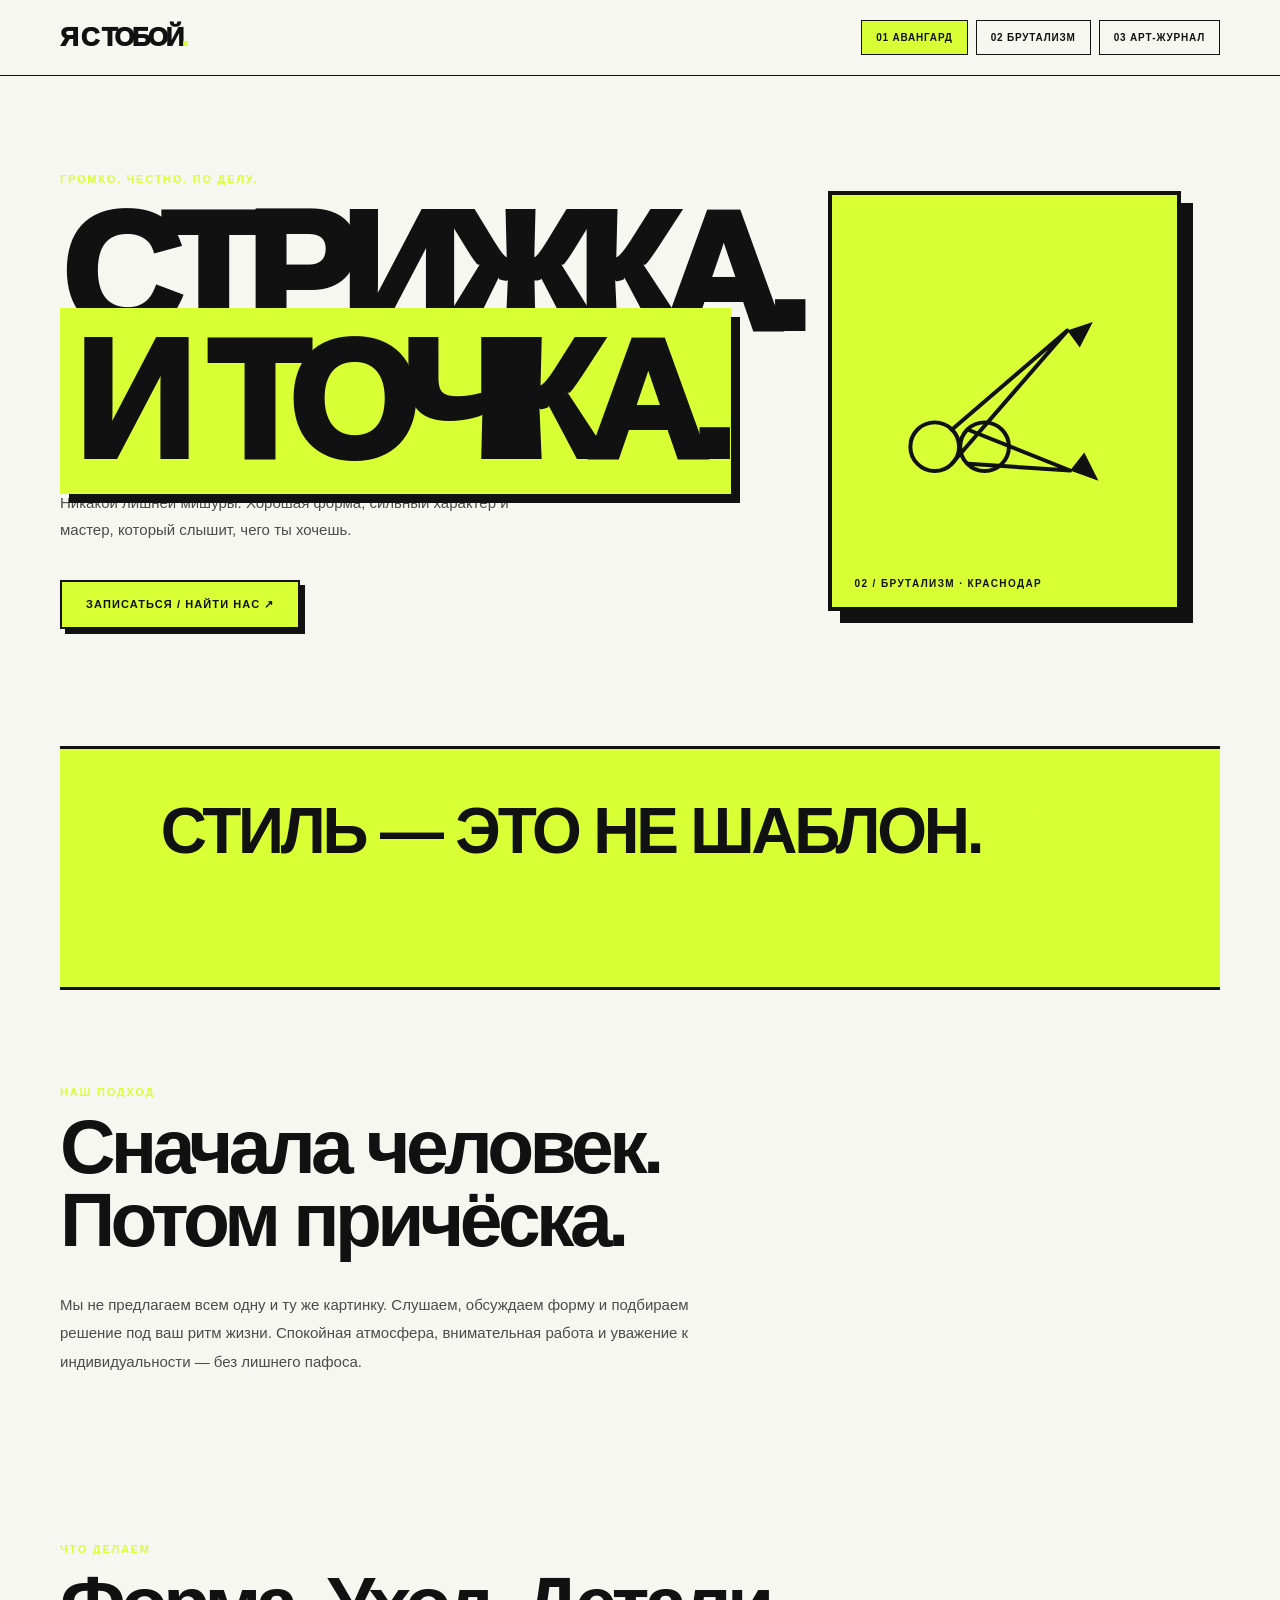
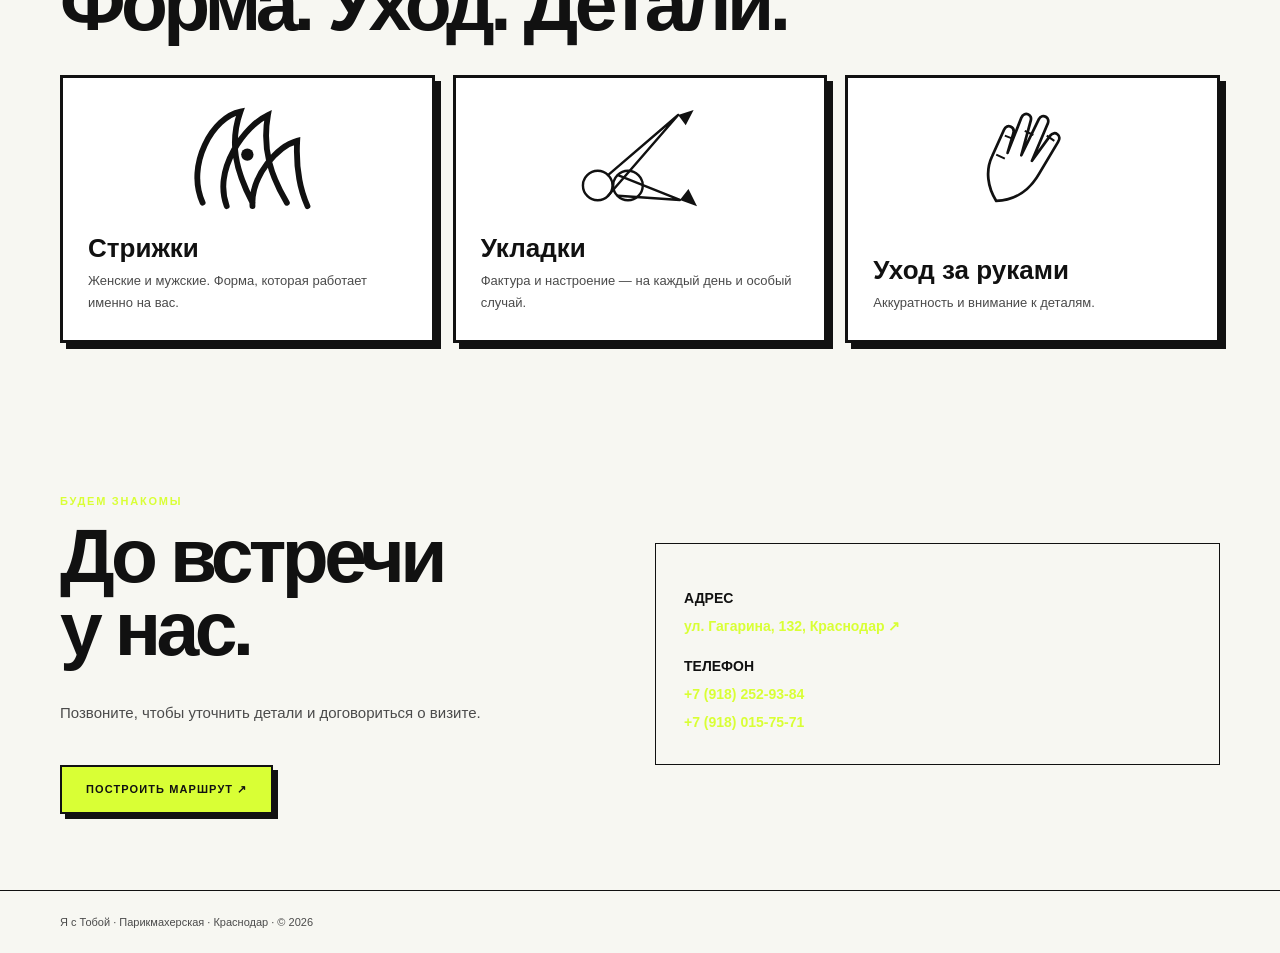
==== brutal.html @ a4a966f4 "Add neo-brutalist salon design" ====
<!doctype html><html lang="ru"><head><meta charset="utf-8"><meta name="viewport" content="width=device-width,initial-scale=1"><meta name="description" content="Я с Тобой — парикмахерская в Краснодаре. Стрижки, укладки и уход."><title>Я с Тобой — парикмахерская в Краснодаре</title><style>

:root{--bg:#f7f7f2;--ink:#111;--muted:#4b4b4b;--accent:#d9ff35;--panel:#fff;--line:#111}
body{font-family:Arial,sans-serif;background:var(--bg);color:var(--ink)}.logo{font-weight:1000;letter-spacing:-.1em;text-transform:uppercase}.hero h1{font-size:clamp(4.8rem,13vw,11rem);line-height:.77;letter-spacing:-.1em;font-weight:1000;text-transform:uppercase}.hero h1 i{font-style:normal;background:var(--accent);box-shadow:9px 9px 0 #111;padding:0 .08em}.tabs a{border:2px solid #111}.tabs a.active{background:var(--accent);color:#111}.art{border:4px solid #111;background:var(--accent);box-shadow:12px 12px 0 #111}.art svg{color:#111}.cta{background:var(--accent);color:#111;border:2px solid #111;box-shadow:5px 5px 0 #111}.service{border:3px solid #111;box-shadow:6px 6px 0 #111}.service svg{color:#111}.band{background:var(--accent);color:#111;border-block:3px solid #111}

*{box-sizing:border-box}html{scroll-behavior:smooth}body{margin:0;--max:1160px}a{color:inherit;text-decoration:none}.wrap{width:min(var(--max),calc(100% - 44px));margin:auto}
header{padding:20px 0;border-bottom:1px solid var(--line)}.head{display:flex;justify-content:space-between;align-items:center;gap:20px}.logo{font-size:26px}.tabs{display:flex;gap:8px;flex-wrap:wrap}.tabs a{font:800 10px Arial,sans-serif;letter-spacing:.08em;padding:11px 14px;border:1px solid var(--line)}.hero{min-height:650px;display:grid;grid-template-columns:1.1fr .9fr;align-items:center;gap:35px;padding:70px 0}.tag{font:800 11px Arial,sans-serif;letter-spacing:.16em;text-transform:uppercase;color:var(--accent)}.hero h1{margin:24px 0;position:relative;z-index:1}.hero p{font:15px/1.8 Arial,sans-serif;color:var(--muted);max-width:490px}.cta{display:inline-block;margin-top:22px;padding:16px 24px;font:900 11px Arial,sans-serif;letter-spacing:.1em;text-transform:uppercase}.art{height:420px;position:relative;display:grid;place-items:center;padding:40px}.art svg{width:90%;height:90%;position:relative;z-index:1}.art .label{position:absolute;bottom:18px;left:22px;font:900 10px Arial,sans-serif;letter-spacing:.14em}.section{padding:76px 0}.section h2{font-size:clamp(2.7rem,6vw,5rem);line-height:.95;letter-spacing:-.06em;margin:12px 0 35px}.intro{max-width:650px;font:15px/1.9 Arial,sans-serif;color:var(--muted)}.services{display:grid;grid-template-columns:repeat(3,1fr);gap:18px}.service{padding:25px;min-height:260px;display:flex;flex-direction:column;justify-content:space-between;background:var(--panel)}.service svg{width:100%;height:110px}.service h3{font-size:26px;margin:20px 0 6px}.service p{font:13px/1.7 Arial,sans-serif;color:var(--muted);margin:0}.band{padding:45px;margin:20px auto;text-align:center}.band strong{font-size:clamp(2rem,5vw,4.5rem);letter-spacing:-.05em}.contact{display:grid;grid-template-columns:1fr 1fr;gap:30px;align-items:center}.details{border:1px solid var(--line);padding:28px;font:14px/2 Arial,sans-serif}.details b{display:block;margin-top:12px}.details a{color:var(--accent);font-weight:800}footer{padding:25px 0;border-top:1px solid var(--line);font:11px Arial,sans-serif;color:var(--muted)}
@media(max-width:760px){.head{align-items:flex-start;flex-direction:column}.hero{grid-template-columns:1fr;padding:55px 0;min-height:0}.hero h1{font-size:clamp(4rem,16vw,7rem)}.art{height:300px}.services{grid-template-columns:1fr}.service{min-height:210px}.contact{grid-template-columns:1fr}.section{padding:55px 0}}
@media(prefers-reduced-motion:reduce){html{scroll-behavior:auto}}
</style></head><body><header><div class="wrap head"><a class="logo" href="./">Я с Тобой<span style="color:var(--accent)">.</span></a><nav class="tabs" aria-label="Варианты сайта"><a class="active" href="./">01 АВАНГАРД</a><a href="brutal.html">02 БРУТАЛИЗМ</a><a href="editorial.html">03 АРТ-ЖУРНАЛ</a></nav></div></header>
<main><section class="wrap hero"><div><div class="tag">ГРОМКО. ЧЕСТНО. ПО ДЕЛУ.</div><h1>СТРИЖКА.<br><i>И ТОЧКА.</i></h1><p>Никакой лишней мишуры. Хорошая форма, сильный характер и мастер, который слышит, чего ты хочешь.</p><a class="cta" href="#contacts">Записаться / найти нас ↗</a></div><div class="art"><svg viewBox="0 0 420 320" role="img" aria-label="Графическая иллюстрация ножниц"><g fill="none" stroke="currentColor" stroke-width="7" stroke-linecap="round" stroke-linejoin="round"><circle cx="86" cy="240" r="43"/><circle cx="174" cy="240" r="43"/><path d="M116 210 320 35M145 210 325 282M116 270 320 35M145 270 325 282"/></g><path d="M320 35 365 20 342 65M325 282 375 300 350 250" fill="currentColor"/></svg><div class="label">02 / БРУТАЛИЗМ · КРАСНОДАР</div></div></section>
<section class="band wrap"><strong>СТИЛЬ — ЭТО НЕ ШАБЛОН. <span style="color:var(--accent)">ЭТО ТЫ.</span></strong></section>
<section class="wrap section"><div class="tag">НАШ ПОДХОД</div><h2>Сначала человек.<br>Потом причёска.</h2><p class="intro">Мы не предлагаем всем одну и ту же картинку. Слушаем, обсуждаем форму и подбираем решение под ваш ритм жизни. Спокойная атмосфера, внимательная работа и уважение к индивидуальности — без лишнего пафоса.</p></section>
<section class="wrap section"><div class="tag">ЧТО ДЕЛАЕМ</div><h2>Форма. Уход. Детали.</h2><div class="services"><article class="service"><svg viewBox="0 0 420 320" role="img" aria-label="Графическая иллюстрация прядей волос"><path d="M80 290C30 180 110 40 190 25c-32 90-15 170 35 265M150 300C110 190 205 65 270 35c-18 100 10 180 55 255M225 300c-5-90 75-175 130-190-5 90 10 145 30 190" fill="none" stroke="currentColor" stroke-width="17" stroke-linecap="round"/><circle cx="210" cy="150" r="18" fill="currentColor"/></svg><div><h3>Стрижки</h3><p>Женские и мужские. Форма, которая работает именно на вас.</p></div></article><article class="service"><svg viewBox="0 0 420 320" role="img" aria-label="Графическая иллюстрация ножниц"><g fill="none" stroke="currentColor" stroke-width="7" stroke-linecap="round" stroke-linejoin="round"><circle cx="86" cy="240" r="43"/><circle cx="174" cy="240" r="43"/><path d="M116 210 320 35M145 210 325 282M116 270 320 35M145 270 325 282"/></g><path d="M320 35 365 20 342 65M325 282 375 300 350 250" fill="currentColor"/></svg><div><h3>Укладки</h3><p>Фактура и настроение — на каждый день и особый случай.</p></div></article><article class="service"><svg viewBox="0 0 420 320" role="img" aria-label="Графическая иллюстрация руки и ногтей"><path d="M105 285c-25-40-32-88-12-130l35-78c8-18 32-8 27 11l-17 57 40-102c8-20 34-11 27 10l-27 99 51-105c10-19 35-5 25 15l-45 106 53-73c13-17 35 0 23 18l-56 94c-23 39-57 75-124 78Z" fill="none" stroke="currentColor" stroke-width="8" stroke-linejoin="round"/><g fill="none" stroke="currentColor" stroke-width="6"><path d="m130 95 26 10M188 81l25 12M252 95l22 15M105 150l25 12"/></g></svg><div><h3>Уход за руками</h3><p>Аккуратность и внимание к деталям.</p></div></article></div></section>
<section class="wrap section contact" id="contacts"><div><div class="tag">БУДЕМ ЗНАКОМЫ</div><h2>До встречи<br>у нас.</h2><p class="intro">Позвоните, чтобы уточнить детали и договориться о визите.</p><a class="cta" href="https://www.google.com/maps/dir/?api=1&destination=ул.+Гагарина,+132,+Краснодар" target="_blank" rel="noopener">Построить маршрут ↗</a></div><div class="details"><b>АДРЕС</b><a href="https://www.google.com/maps/dir/?api=1&destination=ул.+Гагарина,+132,+Краснодар" target="_blank" rel="noopener">ул. Гагарина, 132, Краснодар ↗</a><b>ТЕЛЕФОН</b><a href="tel:+79182529384">+7 (918) 252-93-84</a><br><a href="tel:+79180157571">+7 (918) 015-75-71</a></div></section></main>
<footer><div class="wrap">Я с Тобой · Парикмахерская · Краснодар · © 2026</div></footer></body></html>
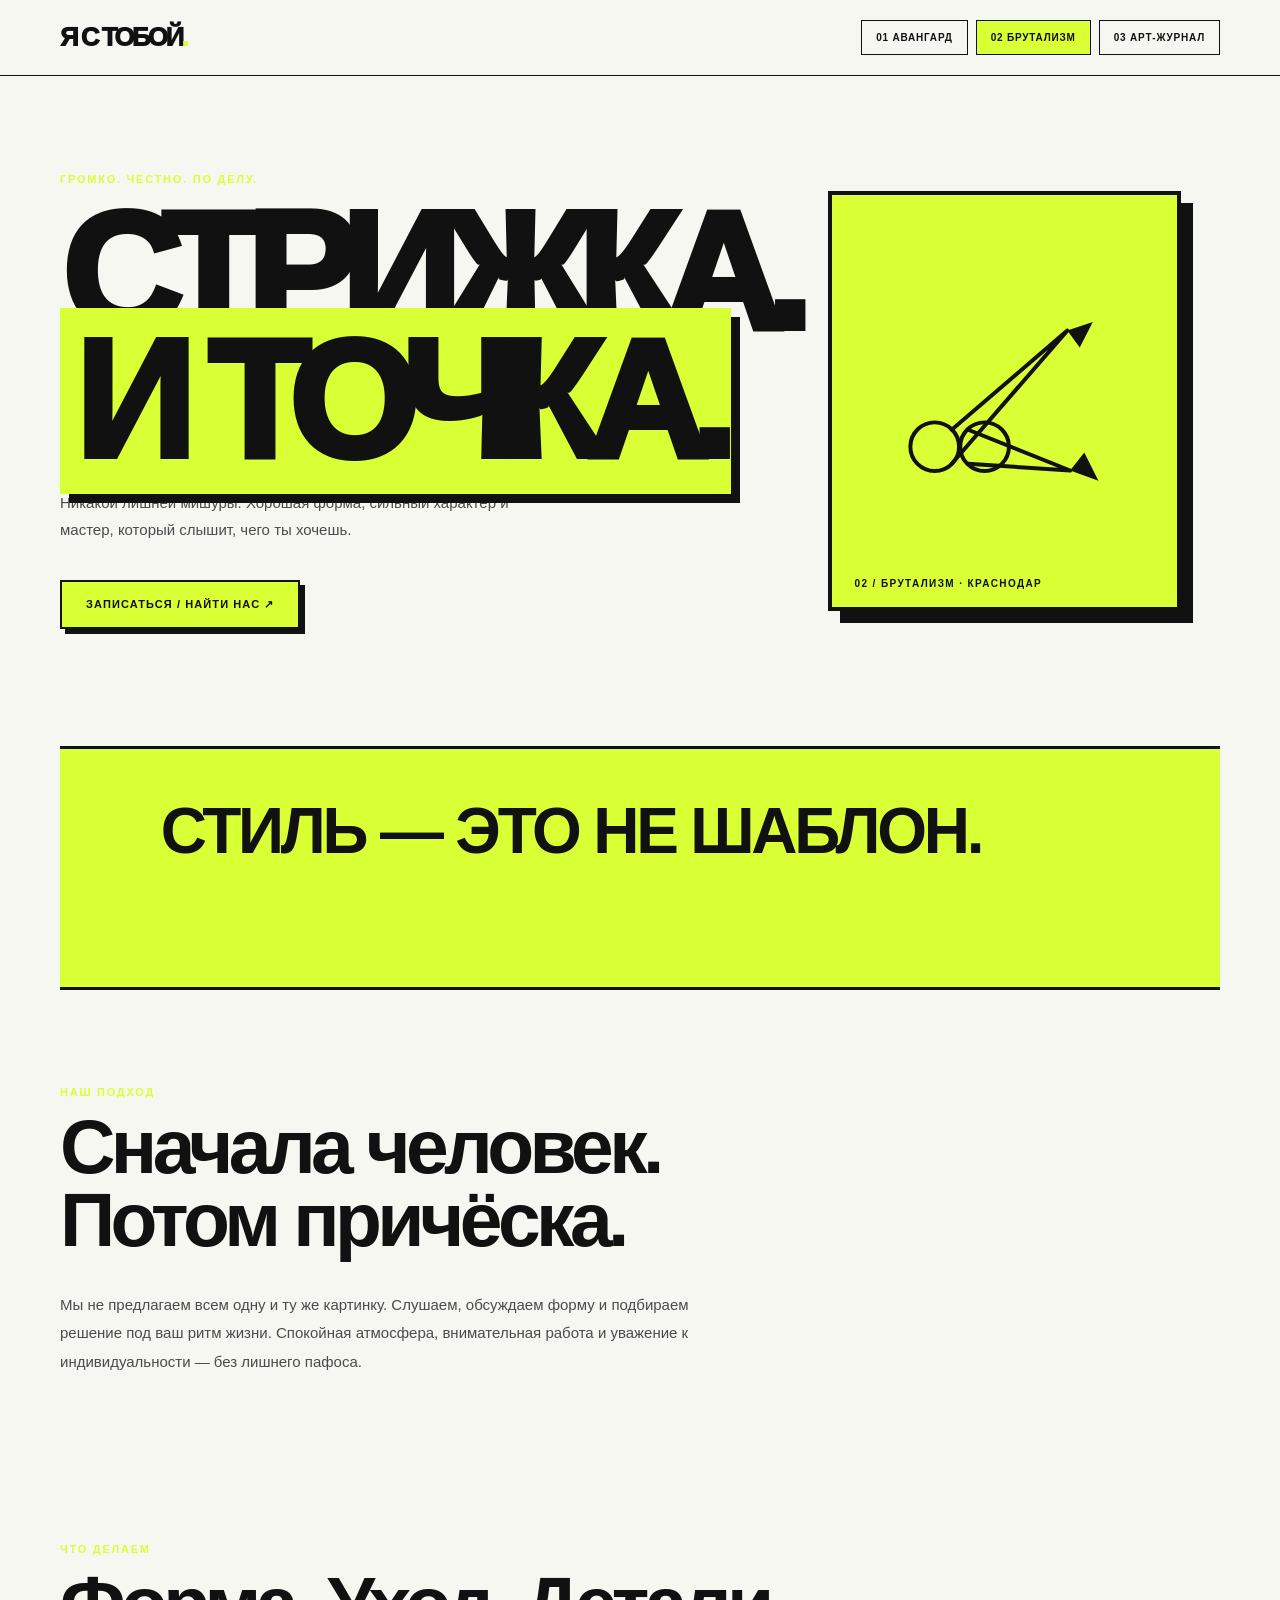
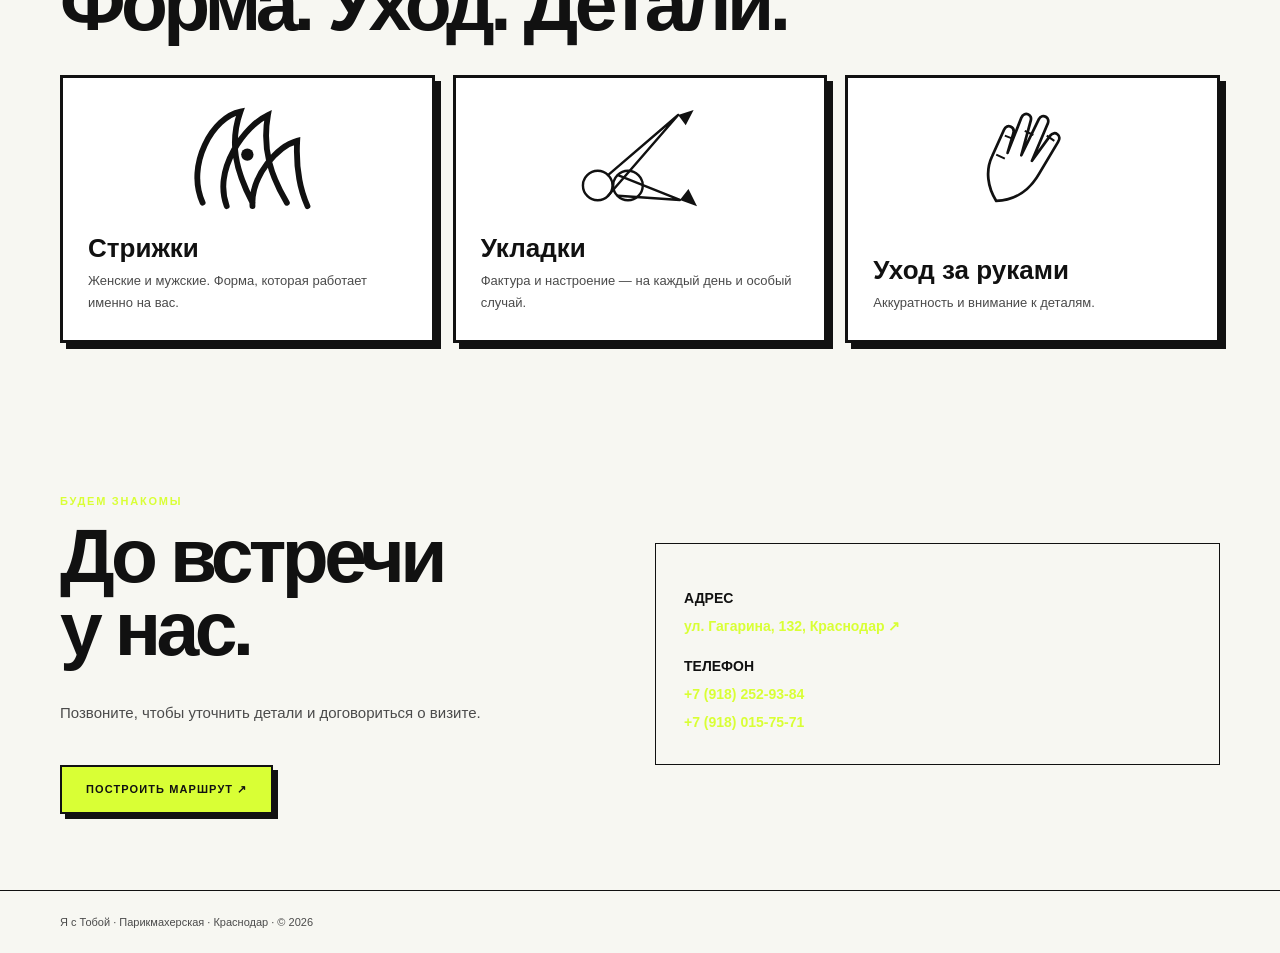
==== commit 2a8e6972: "Set active navigation for 02 БРУТАЛИЗМ" ====
--- a/brutal.html
+++ b/brutal.html
@@ -7,7 +7,7 @@
 header{padding:20px 0;border-bottom:1px solid var(--line)}.head{display:flex;justify-content:space-between;align-items:center;gap:20px}.logo{font-size:26px}.tabs{display:flex;gap:8px;flex-wrap:wrap}.tabs a{font:800 10px Arial,sans-serif;letter-spacing:.08em;padding:11px 14px;border:1px solid var(--line)}.hero{min-height:650px;display:grid;grid-template-columns:1.1fr .9fr;align-items:center;gap:35px;padding:70px 0}.tag{font:800 11px Arial,sans-serif;letter-spacing:.16em;text-transform:uppercase;color:var(--accent)}.hero h1{margin:24px 0;position:relative;z-index:1}.hero p{font:15px/1.8 Arial,sans-serif;color:var(--muted);max-width:490px}.cta{display:inline-block;margin-top:22px;padding:16px 24px;font:900 11px Arial,sans-serif;letter-spacing:.1em;text-transform:uppercase}.art{height:420px;position:relative;display:grid;place-items:center;padding:40px}.art svg{width:90%;height:90%;position:relative;z-index:1}.art .label{position:absolute;bottom:18px;left:22px;font:900 10px Arial,sans-serif;letter-spacing:.14em}.section{padding:76px 0}.section h2{font-size:clamp(2.7rem,6vw,5rem);line-height:.95;letter-spacing:-.06em;margin:12px 0 35px}.intro{max-width:650px;font:15px/1.9 Arial,sans-serif;color:var(--muted)}.services{display:grid;grid-template-columns:repeat(3,1fr);gap:18px}.service{padding:25px;min-height:260px;display:flex;flex-direction:column;justify-content:space-between;background:var(--panel)}.service svg{width:100%;height:110px}.service h3{font-size:26px;margin:20px 0 6px}.service p{font:13px/1.7 Arial,sans-serif;color:var(--muted);margin:0}.band{padding:45px;margin:20px auto;text-align:center}.band strong{font-size:clamp(2rem,5vw,4.5rem);letter-spacing:-.05em}.contact{display:grid;grid-template-columns:1fr 1fr;gap:30px;align-items:center}.details{border:1px solid var(--line);padding:28px;font:14px/2 Arial,sans-serif}.details b{display:block;margin-top:12px}.details a{color:var(--accent);font-weight:800}footer{padding:25px 0;border-top:1px solid var(--line);font:11px Arial,sans-serif;color:var(--muted)}
 @media(max-width:760px){.head{align-items:flex-start;flex-direction:column}.hero{grid-template-columns:1fr;padding:55px 0;min-height:0}.hero h1{font-size:clamp(4rem,16vw,7rem)}.art{height:300px}.services{grid-template-columns:1fr}.service{min-height:210px}.contact{grid-template-columns:1fr}.section{padding:55px 0}}
 @media(prefers-reduced-motion:reduce){html{scroll-behavior:auto}}
-</style></head><body><header><div class="wrap head"><a class="logo" href="./">Я с Тобой<span style="color:var(--accent)">.</span></a><nav class="tabs" aria-label="Варианты сайта"><a class="active" href="./">01 АВАНГАРД</a><a href="brutal.html">02 БРУТАЛИЗМ</a><a href="editorial.html">03 АРТ-ЖУРНАЛ</a></nav></div></header>
+</style></head><body><header><div class="wrap head"><a class="logo" href="./">Я с Тобой<span style="color:var(--accent)">.</span></a><nav class="tabs" aria-label="Варианты сайта"><a href="./">01 АВАНГАРД</a><a class="active" href="brutal.html">02 БРУТАЛИЗМ</a><a href="editorial.html">03 АРТ-ЖУРНАЛ</a></nav></div></header>
 <main><section class="wrap hero"><div><div class="tag">ГРОМКО. ЧЕСТНО. ПО ДЕЛУ.</div><h1>СТРИЖКА.<br><i>И ТОЧКА.</i></h1><p>Никакой лишней мишуры. Хорошая форма, сильный характер и мастер, который слышит, чего ты хочешь.</p><a class="cta" href="#contacts">Записаться / найти нас ↗</a></div><div class="art"><svg viewBox="0 0 420 320" role="img" aria-label="Графическая иллюстрация ножниц"><g fill="none" stroke="currentColor" stroke-width="7" stroke-linecap="round" stroke-linejoin="round"><circle cx="86" cy="240" r="43"/><circle cx="174" cy="240" r="43"/><path d="M116 210 320 35M145 210 325 282M116 270 320 35M145 270 325 282"/></g><path d="M320 35 365 20 342 65M325 282 375 300 350 250" fill="currentColor"/></svg><div class="label">02 / БРУТАЛИЗМ · КРАСНОДАР</div></div></section>
 <section class="band wrap"><strong>СТИЛЬ — ЭТО НЕ ШАБЛОН. <span style="color:var(--accent)">ЭТО ТЫ.</span></strong></section>
 <section class="wrap section"><div class="tag">НАШ ПОДХОД</div><h2>Сначала человек.<br>Потом причёска.</h2><p class="intro">Мы не предлагаем всем одну и ту же картинку. Слушаем, обсуждаем форму и подбираем решение под ваш ритм жизни. Спокойная атмосфера, внимательная работа и уважение к индивидуальности — без лишнего пафоса.</p></section>
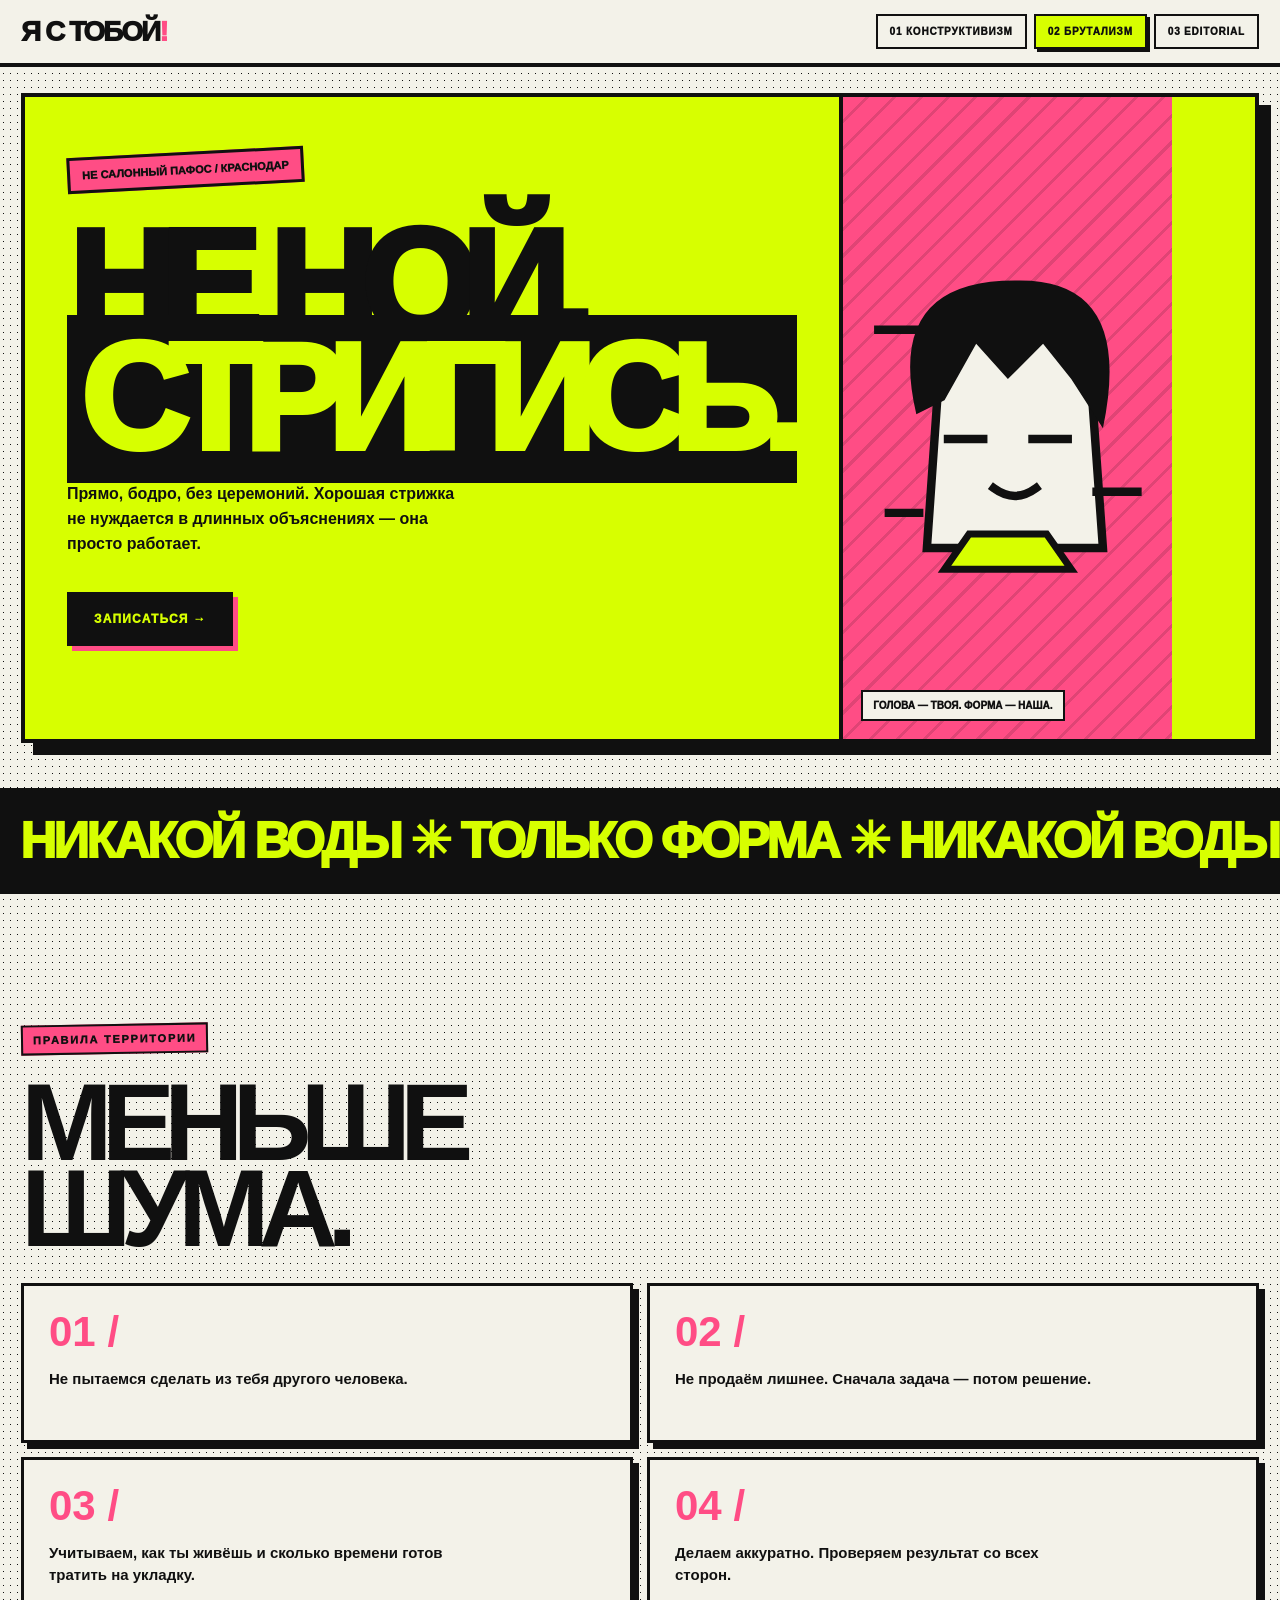
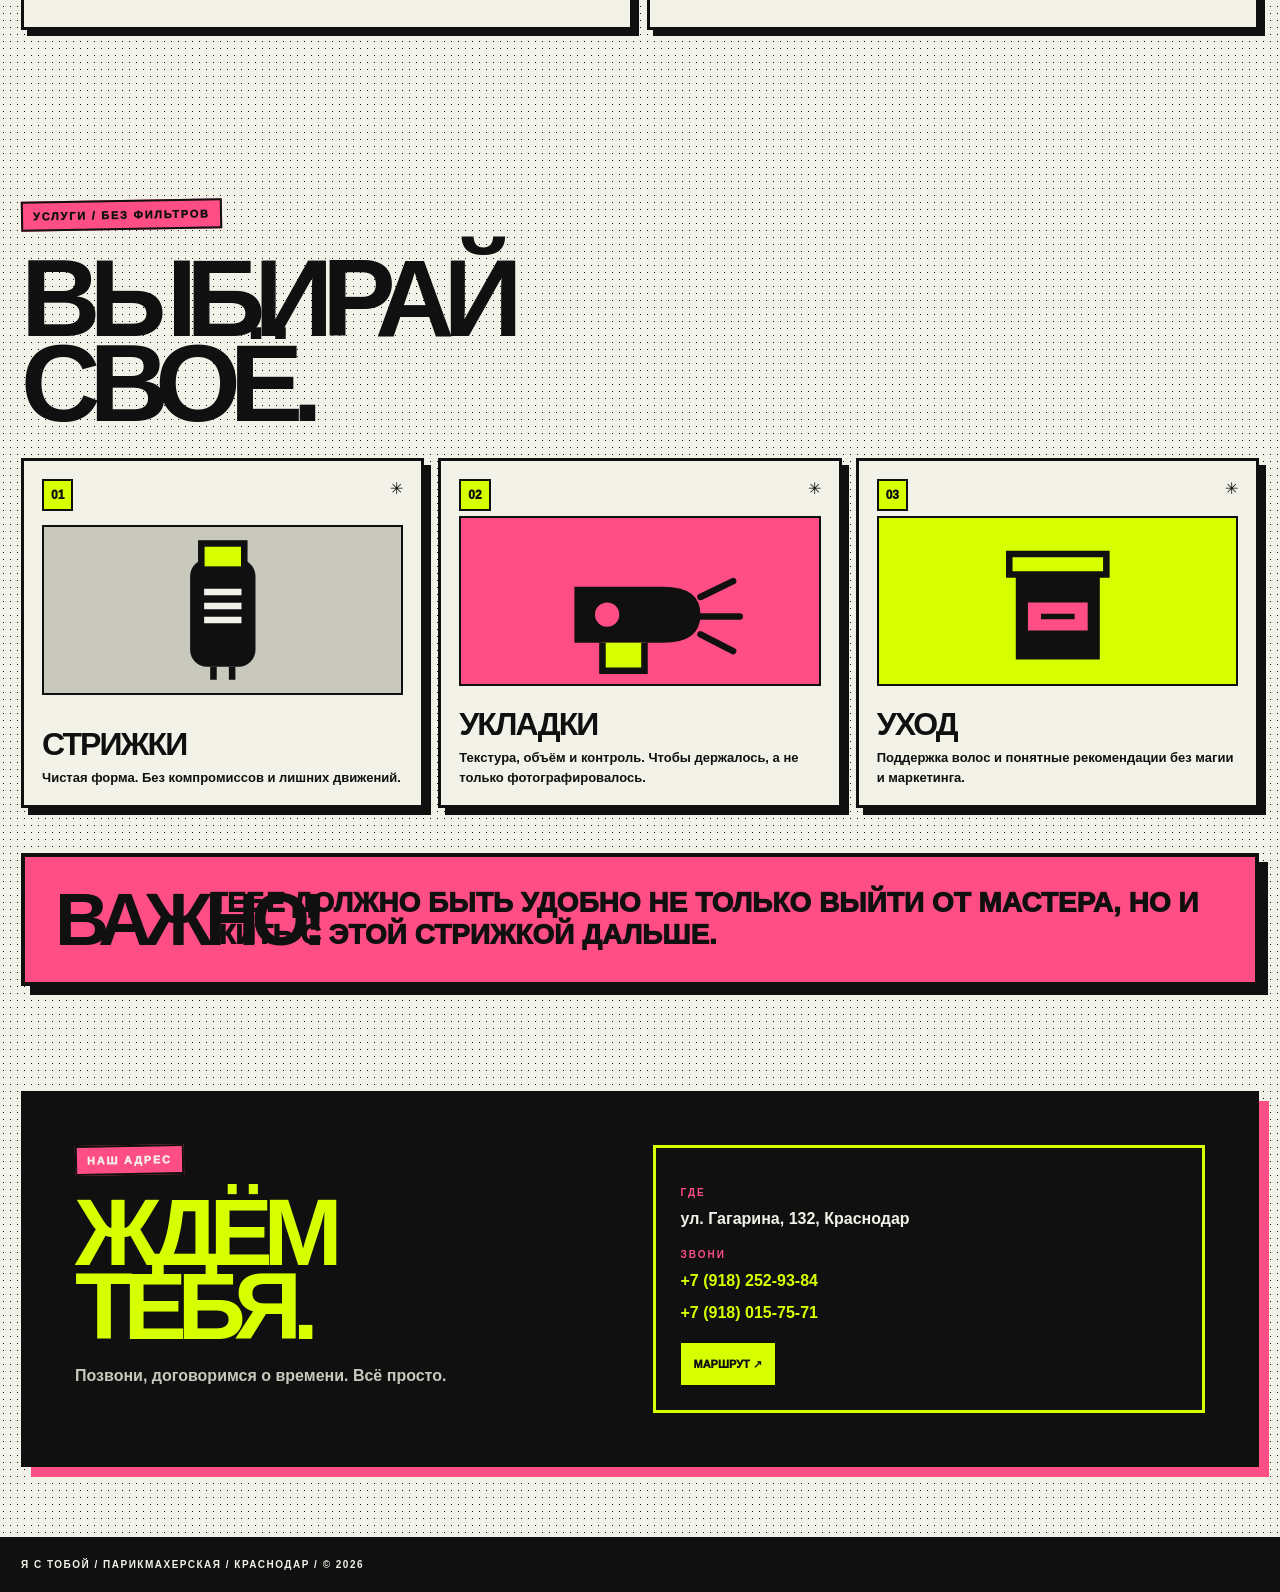
==== commit 90e4ce43: "Rebuild brutalist concept with bold grid and graphic motifs" ====
--- a/brutal.html
+++ b/brutal.html
@@ -1,16 +1,16 @@
-<!doctype html><html lang="ru"><head><meta charset="utf-8"><meta name="viewport" content="width=device-width,initial-scale=1"><meta name="description" content="Я с Тобой — парикмахерская в Краснодаре. Стрижки, укладки и уход."><title>Я с Тобой — парикмахерская в Краснодаре</title><style>
-
-:root{--bg:#f7f7f2;--ink:#111;--muted:#4b4b4b;--accent:#d9ff35;--panel:#fff;--line:#111}
-body{font-family:Arial,sans-serif;background:var(--bg);color:var(--ink)}.logo{font-weight:1000;letter-spacing:-.1em;text-transform:uppercase}.hero h1{font-size:clamp(4.8rem,13vw,11rem);line-height:.77;letter-spacing:-.1em;font-weight:1000;text-transform:uppercase}.hero h1 i{font-style:normal;background:var(--accent);box-shadow:9px 9px 0 #111;padding:0 .08em}.tabs a{border:2px solid #111}.tabs a.active{background:var(--accent);color:#111}.art{border:4px solid #111;background:var(--accent);box-shadow:12px 12px 0 #111}.art svg{color:#111}.cta{background:var(--accent);color:#111;border:2px solid #111;box-shadow:5px 5px 0 #111}.service{border:3px solid #111;box-shadow:6px 6px 0 #111}.service svg{color:#111}.band{background:var(--accent);color:#111;border-block:3px solid #111}
-
-*{box-sizing:border-box}html{scroll-behavior:smooth}body{margin:0;--max:1160px}a{color:inherit;text-decoration:none}.wrap{width:min(var(--max),calc(100% - 44px));margin:auto}
-header{padding:20px 0;border-bottom:1px solid var(--line)}.head{display:flex;justify-content:space-between;align-items:center;gap:20px}.logo{font-size:26px}.tabs{display:flex;gap:8px;flex-wrap:wrap}.tabs a{font:800 10px Arial,sans-serif;letter-spacing:.08em;padding:11px 14px;border:1px solid var(--line)}.hero{min-height:650px;display:grid;grid-template-columns:1.1fr .9fr;align-items:center;gap:35px;padding:70px 0}.tag{font:800 11px Arial,sans-serif;letter-spacing:.16em;text-transform:uppercase;color:var(--accent)}.hero h1{margin:24px 0;position:relative;z-index:1}.hero p{font:15px/1.8 Arial,sans-serif;color:var(--muted);max-width:490px}.cta{display:inline-block;margin-top:22px;padding:16px 24px;font:900 11px Arial,sans-serif;letter-spacing:.1em;text-transform:uppercase}.art{height:420px;position:relative;display:grid;place-items:center;padding:40px}.art svg{width:90%;height:90%;position:relative;z-index:1}.art .label{position:absolute;bottom:18px;left:22px;font:900 10px Arial,sans-serif;letter-spacing:.14em}.section{padding:76px 0}.section h2{font-size:clamp(2.7rem,6vw,5rem);line-height:.95;letter-spacing:-.06em;margin:12px 0 35px}.intro{max-width:650px;font:15px/1.9 Arial,sans-serif;color:var(--muted)}.services{display:grid;grid-template-columns:repeat(3,1fr);gap:18px}.service{padding:25px;min-height:260px;display:flex;flex-direction:column;justify-content:space-between;background:var(--panel)}.service svg{width:100%;height:110px}.service h3{font-size:26px;margin:20px 0 6px}.service p{font:13px/1.7 Arial,sans-serif;color:var(--muted);margin:0}.band{padding:45px;margin:20px auto;text-align:center}.band strong{font-size:clamp(2rem,5vw,4.5rem);letter-spacing:-.05em}.contact{display:grid;grid-template-columns:1fr 1fr;gap:30px;align-items:center}.details{border:1px solid var(--line);padding:28px;font:14px/2 Arial,sans-serif}.details b{display:block;margin-top:12px}.details a{color:var(--accent);font-weight:800}footer{padding:25px 0;border-top:1px solid var(--line);font:11px Arial,sans-serif;color:var(--muted)}
-@media(max-width:760px){.head{align-items:flex-start;flex-direction:column}.hero{grid-template-columns:1fr;padding:55px 0;min-height:0}.hero h1{font-size:clamp(4rem,16vw,7rem)}.art{height:300px}.services{grid-template-columns:1fr}.service{min-height:210px}.contact{grid-template-columns:1fr}.section{padding:55px 0}}
+<!doctype html>
+<html lang="ru"><head><meta charset="utf-8"><meta name="viewport" content="width=device-width,initial-scale=1"><meta name="description" content="Я с Тобой — парикмахерская в Краснодаре"><title>Я с Тобой — Без лишнего</title><style>
+:root{--black:#101010;--white:#f3f2e9;--acid:#d7ff00;--pink:#ff4d85;--gray:#c8c8bd}*{box-sizing:border-box}html{scroll-behavior:smooth}body{margin:0;background:var(--white);color:var(--black);font-family:Arial,Helvetica,sans-serif;background-image:radial-gradient(var(--black) .8px,transparent .8px);background-size:7px 7px}a{color:inherit;text-decoration:none}.wrap{width:min(1240px,calc(100% - 42px));margin:auto}.top{background:var(--white);border-bottom:4px solid var(--black);padding:14px 0}.nav{display:flex;align-items:center;justify-content:space-between;gap:20px}.brand{font-size:28px;font-weight:1000;letter-spacing:-2px;text-transform:uppercase}.brand em{font-style:normal;color:var(--pink)}.tabs{display:flex;gap:7px;flex-wrap:wrap}.tabs a{border:2px solid var(--black);padding:10px 12px;font-size:10px;font-weight:1000;letter-spacing:.08em;background:var(--white)}.tabs .on{background:var(--acid);box-shadow:3px 3px 0 var(--black)}
+.hero{background:var(--acid);border:4px solid var(--black);margin-top:26px;display:grid;grid-template-columns:1fr .8fr;min-height:650px;box-shadow:12px 12px 0 var(--black);position:relative;overflow:hidden}.hero-copy{padding:55px 42px;position:relative;z-index:2}.sticker{display:inline-block;background:var(--pink);border:3px solid var(--black);padding:9px 12px;font-size:11px;font-weight:1000;transform:rotate(-3deg)}h1{font-size:clamp(74px,12vw,150px);line-height:.76;letter-spacing:-.11em;text-transform:uppercase;margin:40px 0 26px;font-weight:1000}h1 span{background:var(--black);color:var(--acid);padding:0 .08em;box-decoration-break:clone;-webkit-box-decoration-break:clone}.lead{font-weight:700;line-height:1.55;max-width:410px}.button{display:inline-block;margin-top:20px;background:var(--black);color:var(--acid);padding:17px 24px;border:3px solid var(--black);font-size:12px;font-weight:1000;text-transform:uppercase;letter-spacing:.1em;box-shadow:5px 5px 0 var(--pink)}.hero-art{position:relative;background:var(--pink);border-left:4px solid var(--black);display:grid;place-items:center;overflow:hidden}.hero-art:before{content:"";position:absolute;inset:0;background:repeating-linear-gradient(135deg,transparent 0 16px,rgba(0,0,0,.12) 16px 19px)}.hero-art svg{width:90%;height:80%;position:relative;z-index:1}.art-label{position:absolute;bottom:18px;left:18px;z-index:2;background:var(--white);border:2px solid var(--black);padding:8px 10px;font-size:10px;font-weight:1000}
+.marquee{margin:45px 0;background:var(--black);color:var(--acid);padding:20px 0;border-block:4px solid var(--black);font-size:clamp(25px,4vw,50px);font-weight:1000;letter-spacing:-.06em;white-space:nowrap;overflow:hidden}.marquee span{padding:0 20px}.section{padding:85px 0}.eyebrow{font-size:11px;font-weight:1000;letter-spacing:.16em;text-transform:uppercase;background:var(--pink);display:inline-block;padding:7px 10px;border:2px solid var(--black);transform:rotate(-1deg)}h2{font-size:clamp(55px,9vw,110px);line-height:.78;letter-spacing:-.1em;text-transform:uppercase;margin:25px 0 32px}.manifest{display:grid;grid-template-columns:1fr 1fr;gap:14px}.manifest article{background:var(--white);border:3px solid var(--black);padding:25px;box-shadow:6px 6px 0 var(--black);min-height:160px}.manifest b{font-size:42px;display:block;color:var(--pink);line-height:1}.manifest p{font-size:15px;font-weight:700;line-height:1.5;max-width:420px}
+.services{display:grid;grid-template-columns:repeat(3,1fr);gap:14px}.service{background:var(--white);border:3px solid var(--black);box-shadow:7px 7px 0 var(--black);padding:18px;min-height:350px;display:flex;flex-direction:column;justify-content:space-between}.service-top{display:flex;justify-content:space-between;align-items:start}.service-no{font-size:12px;font-weight:1000;background:var(--acid);border:2px solid var(--black);padding:7px}.service-art{height:170px;display:grid;place-items:center;background:var(--gray);border:2px solid var(--black);overflow:hidden}.service-art svg{width:90%;height:90%}.service h3{font-size:32px;letter-spacing:-.06em;text-transform:uppercase;margin:16px 0 5px}.service p{font-size:13px;line-height:1.5;font-weight:700;margin:0}.service:nth-child(2) .service-art{background:var(--pink)}.service:nth-child(3) .service-art{background:var(--acid)}
+.warning{background:var(--pink);border:4px solid var(--black);padding:30px;display:grid;grid-template-columns:130px 1fr;gap:25px;align-items:center;box-shadow:9px 9px 0 var(--black);margin-top:45px}.warning strong{font-size:75px;line-height:.8;letter-spacing:-.1em}.warning p{font-size:clamp(18px,2.4vw,28px);font-weight:1000;line-height:1.15;margin:0;text-transform:uppercase}
+.contact{background:var(--black);color:var(--white);padding:50px;margin:20px auto 70px;display:grid;grid-template-columns:1fr 1fr;gap:25px;border:4px solid var(--black);box-shadow:10px 10px 0 var(--pink)}.contact h2{color:var(--acid);margin:20px 0;font-size:clamp(55px,8vw,95px)}.contact p{font-weight:700;line-height:1.6;color:var(--gray)}.details{border:3px solid var(--acid);padding:25px;align-self:center;font-size:16px;font-weight:800;line-height:2}.details b{display:block;color:var(--pink);font-size:10px;letter-spacing:.2em;margin-top:10px}.details a{color:var(--acid)}.details .map{display:inline-block;margin-top:14px;background:var(--acid);color:var(--black);padding:10px 13px;font-size:11px;text-transform:uppercase;font-weight:1000}footer{background:var(--black);color:var(--white);padding:22px 0;font-size:10px;font-weight:900;letter-spacing:.15em}
+@media(max-width:760px){.nav{align-items:flex-start;flex-direction:column}.hero{grid-template-columns:1fr}.hero-copy{padding:40px 25px}.hero-art{min-height:330px;border-left:0;border-top:4px solid var(--black)}h1{font-size:clamp(72px,18vw,120px)}.manifest{grid-template-columns:1fr}.services{grid-template-columns:1fr}.service{min-height:310px}.service-art{height:190px}.section{padding:60px 0}.warning{grid-template-columns:1fr;gap:15px}.warning strong{font-size:55px}.contact{grid-template-columns:1fr;padding:28px 20px}}
 @media(prefers-reduced-motion:reduce){html{scroll-behavior:auto}}
-</style></head><body><header><div class="wrap head"><a class="logo" href="./">Я с Тобой<span style="color:var(--accent)">.</span></a><nav class="tabs" aria-label="Варианты сайта"><a href="./">01 АВАНГАРД</a><a class="active" href="brutal.html">02 БРУТАЛИЗМ</a><a href="editorial.html">03 АРТ-ЖУРНАЛ</a></nav></div></header>
-<main><section class="wrap hero"><div><div class="tag">ГРОМКО. ЧЕСТНО. ПО ДЕЛУ.</div><h1>СТРИЖКА.<br><i>И ТОЧКА.</i></h1><p>Никакой лишней мишуры. Хорошая форма, сильный характер и мастер, который слышит, чего ты хочешь.</p><a class="cta" href="#contacts">Записаться / найти нас ↗</a></div><div class="art"><svg viewBox="0 0 420 320" role="img" aria-label="Графическая иллюстрация ножниц"><g fill="none" stroke="currentColor" stroke-width="7" stroke-linecap="round" stroke-linejoin="round"><circle cx="86" cy="240" r="43"/><circle cx="174" cy="240" r="43"/><path d="M116 210 320 35M145 210 325 282M116 270 320 35M145 270 325 282"/></g><path d="M320 35 365 20 342 65M325 282 375 300 350 250" fill="currentColor"/></svg><div class="label">02 / БРУТАЛИЗМ · КРАСНОДАР</div></div></section>
-<section class="band wrap"><strong>СТИЛЬ — ЭТО НЕ ШАБЛОН. <span style="color:var(--accent)">ЭТО ТЫ.</span></strong></section>
-<section class="wrap section"><div class="tag">НАШ ПОДХОД</div><h2>Сначала человек.<br>Потом причёска.</h2><p class="intro">Мы не предлагаем всем одну и ту же картинку. Слушаем, обсуждаем форму и подбираем решение под ваш ритм жизни. Спокойная атмосфера, внимательная работа и уважение к индивидуальности — без лишнего пафоса.</p></section>
-<section class="wrap section"><div class="tag">ЧТО ДЕЛАЕМ</div><h2>Форма. Уход. Детали.</h2><div class="services"><article class="service"><svg viewBox="0 0 420 320" role="img" aria-label="Графическая иллюстрация прядей волос"><path d="M80 290C30 180 110 40 190 25c-32 90-15 170 35 265M150 300C110 190 205 65 270 35c-18 100 10 180 55 255M225 300c-5-90 75-175 130-190-5 90 10 145 30 190" fill="none" stroke="currentColor" stroke-width="17" stroke-linecap="round"/><circle cx="210" cy="150" r="18" fill="currentColor"/></svg><div><h3>Стрижки</h3><p>Женские и мужские. Форма, которая работает именно на вас.</p></div></article><article class="service"><svg viewBox="0 0 420 320" role="img" aria-label="Графическая иллюстрация ножниц"><g fill="none" stroke="currentColor" stroke-width="7" stroke-linecap="round" stroke-linejoin="round"><circle cx="86" cy="240" r="43"/><circle cx="174" cy="240" r="43"/><path d="M116 210 320 35M145 210 325 282M116 270 320 35M145 270 325 282"/></g><path d="M320 35 365 20 342 65M325 282 375 300 350 250" fill="currentColor"/></svg><div><h3>Укладки</h3><p>Фактура и настроение — на каждый день и особый случай.</p></div></article><article class="service"><svg viewBox="0 0 420 320" role="img" aria-label="Графическая иллюстрация руки и ногтей"><path d="M105 285c-25-40-32-88-12-130l35-78c8-18 32-8 27 11l-17 57 40-102c8-20 34-11 27 10l-27 99 51-105c10-19 35-5 25 15l-45 106 53-73c13-17 35 0 23 18l-56 94c-23 39-57 75-124 78Z" fill="none" stroke="currentColor" stroke-width="8" stroke-linejoin="round"/><g fill="none" stroke="currentColor" stroke-width="6"><path d="m130 95 26 10M188 81l25 12M252 95l22 15M105 150l25 12"/></g></svg><div><h3>Уход за руками</h3><p>Аккуратность и внимание к деталям.</p></div></article></div></section>
-<section class="wrap section contact" id="contacts"><div><div class="tag">БУДЕМ ЗНАКОМЫ</div><h2>До встречи<br>у нас.</h2><p class="intro">Позвоните, чтобы уточнить детали и договориться о визите.</p><a class="cta" href="https://www.google.com/maps/dir/?api=1&destination=ул.+Гагарина,+132,+Краснодар" target="_blank" rel="noopener">Построить маршрут ↗</a></div><div class="details"><b>АДРЕС</b><a href="https://www.google.com/maps/dir/?api=1&destination=ул.+Гагарина,+132,+Краснодар" target="_blank" rel="noopener">ул. Гагарина, 132, Краснодар ↗</a><b>ТЕЛЕФОН</b><a href="tel:+79182529384">+7 (918) 252-93-84</a><br><a href="tel:+79180157571">+7 (918) 015-75-71</a></div></section></main>
-<footer><div class="wrap">Я с Тобой · Парикмахерская · Краснодар · © 2026</div></footer></body></html>+</style></head><body><header class="top"><div class="wrap nav"><a class="brand" href="./">Я С ТОБОЙ<em>!</em></a><nav class="tabs" aria-label="Концепции"><a href="./">01 КОНСТРУКТИВИЗМ</a><a class="on" href="brutal.html">02 БРУТАЛИЗМ</a><a href="editorial.html">03 EDITORIAL</a></nav></div></header>
+<main><section class="wrap hero"><div class="hero-copy"><div class="sticker">НЕ САЛОННЫЙ ПАФОС / КРАСНОДАР</div><h1>НЕ НОЙ.<br><span>СТРИГИСЬ.</span></h1><p class="lead">Прямо, бодро, без церемоний. Хорошая стрижка не нуждается в длинных объяснениях — она просто работает.</p><a class="button" href="#contacts">ЗАПИСАТЬСЯ →</a></div><div class="hero-art"><svg viewBox="0 0 420 430" role="img" aria-label="Графический портрет с геометрической стрижкой"><path d="M95 400 110 185Q105 55 220 45Q345 40 330 190L345 400Z" fill="#f3f2e9" stroke="#101010" stroke-width="12"/><path d="M80 210Q35 20 220 20Q390 15 345 230L300 160 260 110 210 160 165 110 120 190Z" fill="#101010"/><path d="M125 245h50m70 0h50M190 315q30 22 60 0" fill="none" stroke="#101010" stroke-width="12" stroke-linecap="square"/><path d="M155 380h110l35 50H120Z" fill="#d7ff00" stroke="#101010" stroke-width="10"/><path d="M20 90h70M330 320h70M35 350h55" stroke="#101010" stroke-width="12"/></svg><div class="art-label">ГОЛОВА — ТВОЯ. ФОРМА — НАША.</div></div></section>
+<div class="marquee"><span>НИКАКОЙ ВОДЫ ✳ ТОЛЬКО ФОРМА ✳ НИКАКОЙ ВОДЫ ✳ ТОЛЬКО ФОРМА ✳</span></div>
+<section class="wrap section"><div class="eyebrow">ПРАВИЛА ТЕРРИТОРИИ</div><h2>МЕНЬШЕ<br>ШУМА.</h2><div class="manifest"><article><b>01 /</b><p>Не пытаемся сделать из тебя другого человека.</p></article><article><b>02 /</b><p>Не продаём лишнее. Сначала задача — потом решение.</p></article><article><b>03 /</b><p>Учитываем, как ты живёшь и сколько времени готов тратить на укладку.</p></article><article><b>04 /</b><p>Делаем аккуратно. Проверяем результат со всех сторон.</p></article></div></section>
+<section class="wrap section"><div class="eyebrow">УСЛУГИ / БЕЗ ФИЛЬТРОВ</div><h2>ВЫБИРАЙ<br>СВОЁ.</h2><div class="services"><article class="service"><div class="service-top"><span class="service-no">01</span><span>✳</span></div><div class="service-art"><svg viewBox="0 0 220 160" role="img" aria-label="Машинка для стрижки"><rect x="75" y="25" width="70" height="115" rx="18" fill="#101010"/><rect x="87" y="8" width="46" height="28" fill="#d7ff00" stroke="#101010" stroke-width="7"/><path d="M90 60h40M90 75h40M90 90h40" stroke="#f3f2e9" stroke-width="7"/><path d="M100 140v14m20-14v14" stroke="#101010" stroke-width="7"/></svg></div><div><h3>Стрижки</h3><p>Чистая форма. Без компромиссов и лишних движений.</p></div></article><article class="service"><div class="service-top"><span class="service-no">02</span><span>✳</span></div><div class="service-art"><svg viewBox="0 0 220 160" role="img" aria-label="Фен с потоком воздуха"><path d="M40 65h95q40 0 40 30t-40 30H40Z" fill="#101010"/><path d="M70 125v30h45v-30" fill="#d7ff00" stroke="#101010" stroke-width="7"/><path d="M175 76l35-17m-35 38h42m-42 19 35 18" stroke="#101010" stroke-width="7" stroke-linecap="round"/><circle cx="75" cy="95" r="13" fill="#ff4d85"/></svg></div><div><h3>Укладки</h3><p>Текстура, объём и контроль. Чтобы держалось, а не только фотографировалось.</p></div></article><article class="service"><div class="service-top"><span class="service-no">03</span><span>✳</span></div><div class="service-art"><svg viewBox="0 0 220 160" role="img" aria-label="Банка средства для ухода"><path d="M65 48h90v95H65z" fill="#101010"/><path d="M58 30h104v22H58z" fill="#d7ff00" stroke="#101010" stroke-width="7"/><path d="M78 82h64v30H78z" fill="#ff4d85"/><path d="M92 97h36" stroke="#101010" stroke-width="6"/></svg></div><div><h3>Уход</h3><p>Поддержка волос и понятные рекомендации без магии и маркетинга.</p></div></article></div><div class="warning"><strong>ВАЖНО!</strong><p>Тебе должно быть удобно не только выйти от мастера, но и жить с этой стрижкой дальше.</p></div></section>
+<section class="wrap contact" id="contacts"><div><div class="eyebrow">НАШ АДРЕС</div><h2>ЖДЁМ<br>ТЕБЯ.</h2><p>Позвони, договоримся о времени. Всё просто.</p></div><div class="details"><b>ГДЕ</b>ул. Гагарина, 132, Краснодар<br><b>ЗВОНИ</b><a href="tel:+79182529384">+7 (918) 252-93-84</a><br><a href="tel:+79180157571">+7 (918) 015-75-71</a><br><a class="map" href="https://www.google.com/maps/dir/?api=1&destination=ул.+Гагарина,+132,+Краснодар" target="_blank" rel="noopener">МАРШРУТ ↗</a></div></section></main><footer><div class="wrap">Я С ТОБОЙ / ПАРИКМАХЕРСКАЯ / КРАСНОДАР / © 2026</div></footer></body></html>
